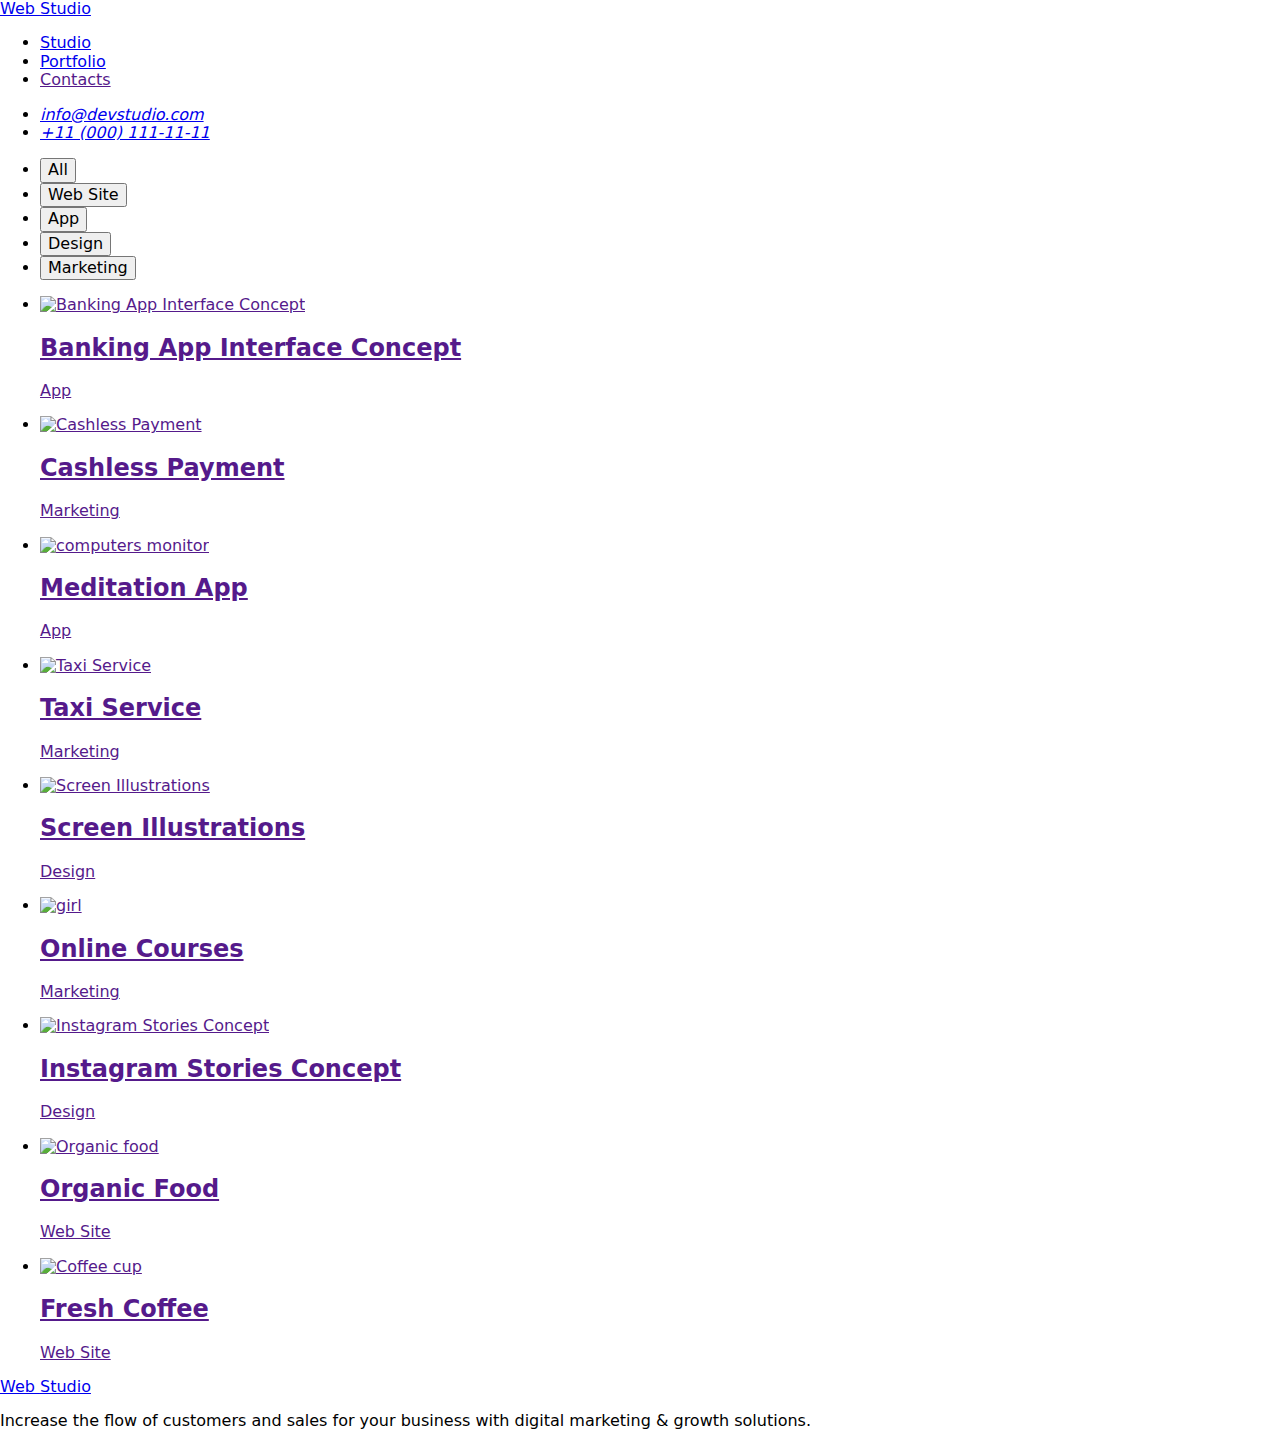
==== portfolio.html @ 44fcd219 "Added files from repository-3" ====
<!DOCTYPE html>
<html lang="en">
  <head>
    <meta charset="UTF-8" />
    <meta http-equiv="X-UA-Compatible" content="IE=edge" />
    <meta name="viewport" content="width=device-width, initial-scale=1.0" />
    <title>Portfolio</title>
    <link rel="preconnect" href="https://fonts.googleapis.com" />
    <link rel="preconnect" href="https://fonts.gstatic.com" crossorigin />
    <link
      href="https://fonts.googleapis.com/css2?family=Raleway:wght@800&family=Roboto:wght@400;500;700;900&display=swap"
      rel="stylesheet"
    />
    <link
      rel="stylesheet"
      href="https://cdn.jsdelivr.net/npm/modern-normalize@1.1.0/modern-normalize.min.css"
    />
    <link rel="stylesheet" href="./css/styles.css" />
  </head>
  <body>
    <header class="header">
      <div class="container header-container">
        <nav class="header-navigation">
          <a class="header-logo link" href="./index.html"
            >Web <span class="header-logo-studio">Studio</span></a
          >

          <ul class="header-list list">
            <li class="header-list-item">
              <a class="header-link link" href="./index.html">Studio</a>
            </li>
            <li class="header-list-item">
              <a class="header-link link" href="./portfolio.html">Portfolio</a>
            </li>
            <li class="header-list-item">
              <a class="header-link link" href="">Contacts</a>
            </li>
          </ul>
        </nav>
        <address class="header-address">
          <ul class="header-list list">
            <li class="header-list-item">
              <a
                class="header-address-link link"
                href="mailto:info@devstudio.com"
                >info@devstudio.com</a
              >
            </li>
            <li class="header-list-item">
              <a class="header-address-link link" href="tel:+110001111111"
                >+11 (000) 111-11-11</a
              >
            </li>
          </ul>
        </address>
      </div>
    </header>

    <main>
      <section class="navigation-buttons">
        <div class="container">
          <h1 hidden>1</h1>
          <ul class="navigation-buttons-list list">
            <li class="navigation-buttons-item">
              <button class="button" type="button">All</button>
            </li>
            <li class="navigation-buttons-item">
              <button class="button" type="button">Web Site</button>
            </li>
            <li class="navigation-buttons-item">
              <button class="button" type="button">App</button>
            </li>
            <li class="navigation-buttons-item">
              <button class="button" type="button">Design</button>
            </li>
            <li class="navigation-buttons-item">
              <button class="button" type="button">Marketing</button>
            </li>
          </ul>

          <ul class="navigation-list list">
            <li class="navigation-list-item">
              <a href="" class="navigation-link link"
                ><img
                  src="./images/portfolio-img1.jpg"
                  alt="Banking App Interface Concept"
                  width="360"
                />
                <div class="navigation-item">
                  <h2 class="navigation-header">
                    Banking App Interface Concept
                  </h2>
                  <p class="navigation-text">App</p>
                </div></a
              >
            </li>

            <li class="navigation-list-item">
              <a href="" class="navigation-link link"
                ><img
                  src="./images/portfolio-img2.jpg"
                  alt="Cashless Payment"
                  width="360"
                />
                <div class="navigation-item">
                  <h2 class="navigation-header">Cashless Payment</h2>
                  <p class="navigation-text">Marketing</p>
                </div></a
              >
            </li>
            <li class="navigation-list-item">
              <a href="" class="navigation-link link"
                ><img
                  src="./images/portfolio-img3.jpg"
                  alt="computers monitor"
                  width="360"
                />
                <div class="navigation-item">
                  <h2 class="navigation-header">Meditation App</h2>
                  <p class="navigation-text">App</p>
                </div></a
              >
            </li>
            <li class="navigation-list-item">
              <a href="" class="navigation-link link"
                ><img
                  src="./images/portfolio-img4.jpg"
                  alt="Taxi Service"
                  width="360"
                />
                <div class="navigation-item">
                  <h2 class="navigation-header">Taxi Service</h2>
                  <p class="navigation-text">Marketing</p>
                </div></a
              >
            </li>
            <li class="navigation-list-item">
              <a href="" class="navigation-link link"
                ><img
                  src="./images/portfolio-img5.jpg"
                  alt="Screen Illustrations"
                  width="360"
                />
                <div class="navigation-item">
                  <h2 class="navigation-header">Screen Illustrations</h2>
                  <p class="navigation-text">Design</p>
                </div></a
              >
            </li>
            <li class="navigation-list-item">
              <a href="" class="navigation-link link"
                ><img
                  src="./images/portfolio-img6.jpg"
                  alt="girl"
                  width="360"
                />
                <div class="navigation-item">
                  <h2 class="navigation-header">Online Courses</h2>
                  <p class="navigation-text">Marketing</p>
                </div></a
              >
            </li>
            <li class="navigation-list-item">
              <a href="" class="navigation-link link"
                ><img
                  src="./images/portfolio-img7.jpg"
                  alt="Instagram Stories Concept"
                  width="360"
                />
                <div class="navigation-item">
                  <h2 class="navigation-header">Instagram Stories Concept</h2>
                  <p class="navigation-text">Design</p>
                </div></a
              >
            </li>
            <li class="navigation-list-item">
              <a href="" class="navigation-link link"
                ><img
                  src="./images/portfolio-img8.jpg"
                  alt="Organic food"
                  width="360"
                />
                <div class="navigation-item">
                  <h2 class="navigation-header">Organic Food</h2>
                  <p class="navigation-text">Web Site</p>
                </div></a
              >
            </li>
            <li class="navigation-list-item">
              <a href="" class="navigation-link link"
                ><img
                  src="./images/portfolio-img9.jpg"
                  alt="Coffee cup"
                  width="360"
                />
                <div class="navigation-item">
                  <h2 class="navigation-header">Fresh Coffee</h2>
                  <p class="navigation-text">Web Site</p>
                </div></a
              >
            </li>
          </ul>
        </div>
      </section>
    </main>

    <footer class="footer">
      <div class="container">
        <a class="footer-logo link" href="./index.html"
          >Web <span class="footer-logo-studio">Studio</span></a
        >
        <p class="footer-text">
          Increase the flow of customers and sales for your business with
          digital marketing & growth solutions.
        </p>
      </div>
    </footer>
  </body>
</html>
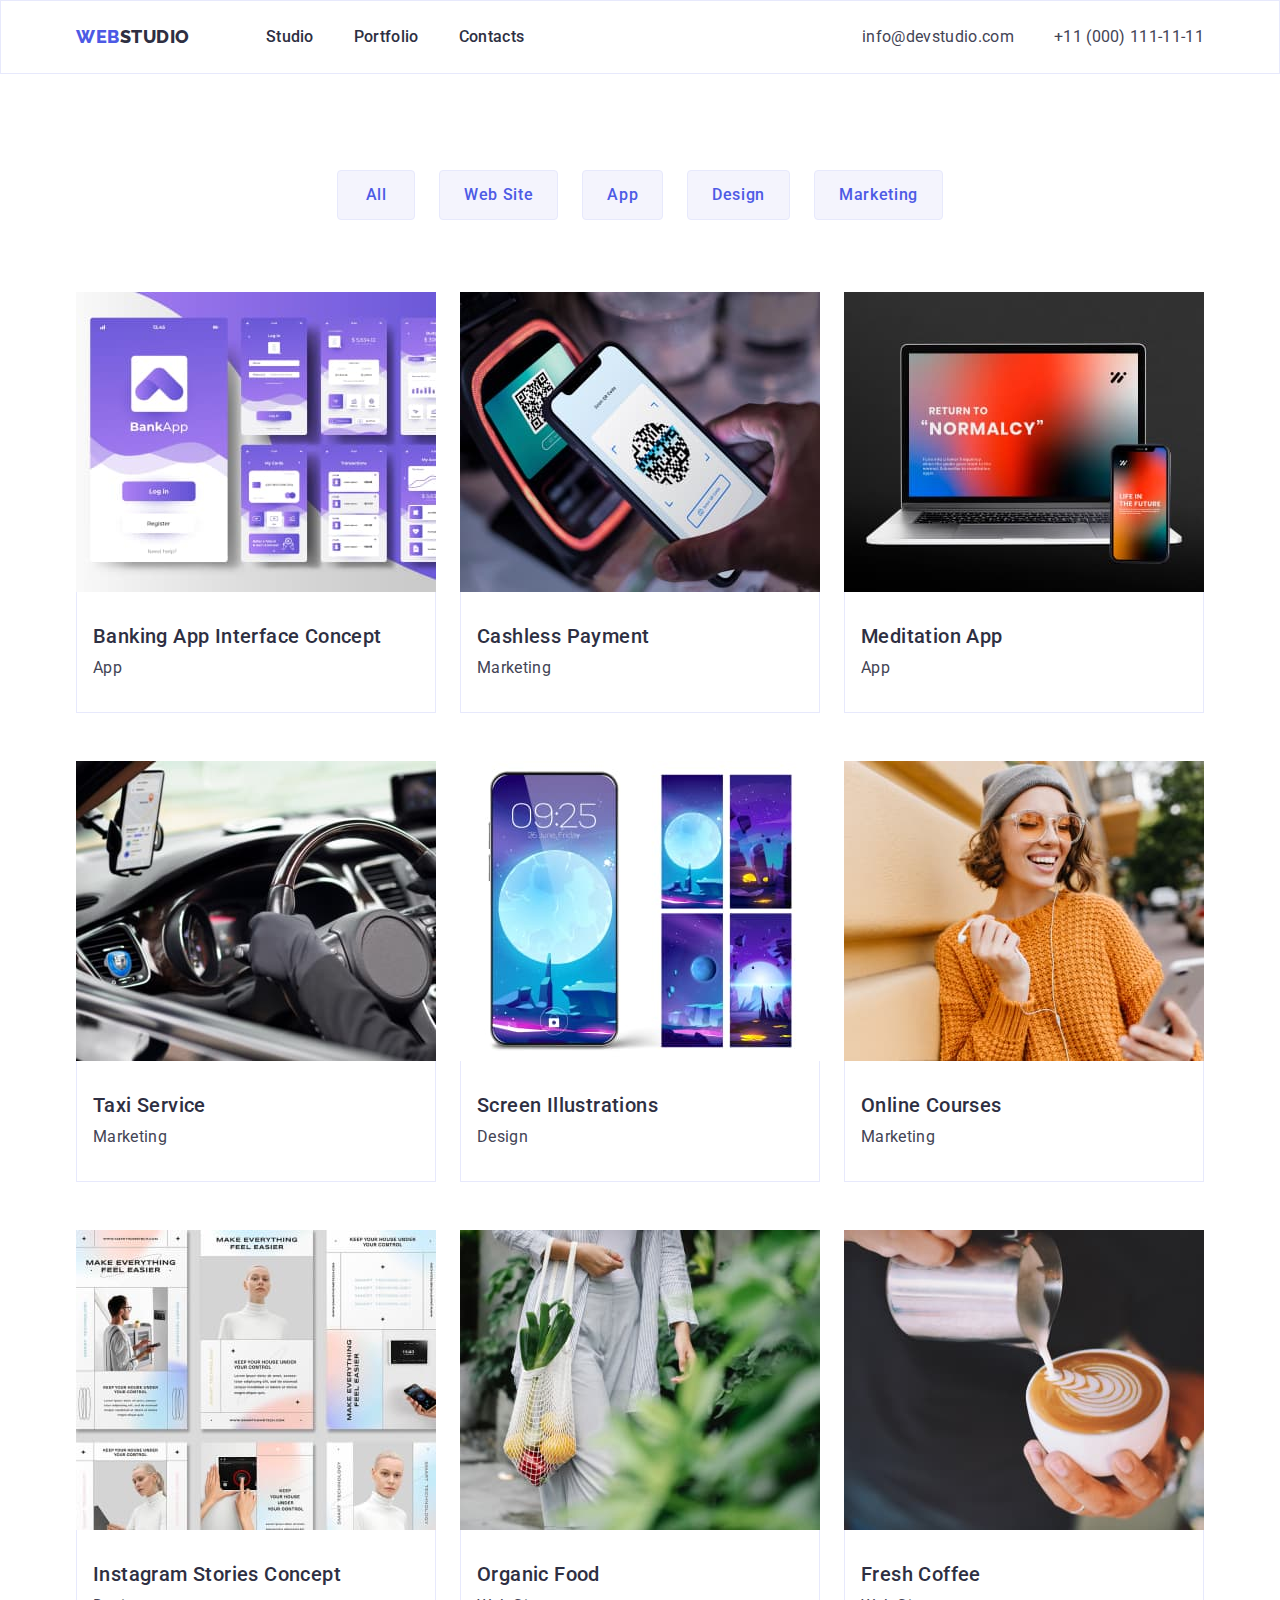
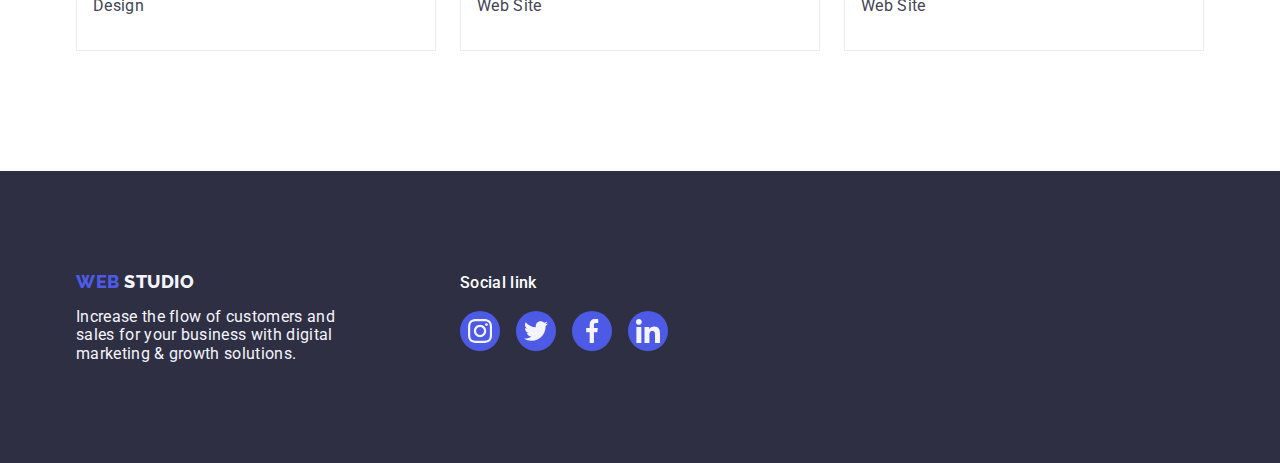
==== commit 0307dd26: "svg-footer-portfolio" ====
--- a/portfolio.html
+++ b/portfolio.html
@@ -205,14 +205,61 @@
     </main>
 
     <footer class="footer">
-      <div class="container">
-        <a class="footer-logo link" href="./index.html"
-          >Web <span class="footer-logo-studio">Studio</span></a
-        >
-        <p class="footer-text">
-          Increase the flow of customers and sales for your business with
-          digital marketing & growth solutions.
-        </p>
+      <div class="container footer-container">
+        <div>
+          <a class="footer-logo link" href="./index.html"
+            >Web <span class="footer-logo-studio">Studio</span></a
+          >
+          <p class="footer-text">
+            Increase the flow of customers and sales for your business with
+            digital marketing & growth solutions.
+          </p>
+        </div>
+        <div class="footer-social-link">
+          <h3 class="footer-title">Social link</h3>
+          <ul class="footer-link-list list">
+            <li class="footer-list-item">
+              <a
+                class="footer-link-item link"
+                href=""
+                target="_blank"
+                rel="noopener noreferrer"
+                ><svg class="footer-link-icon" width="24px" height="24px">
+                  <use href="./images/icons.svg#icon-instagram-2"></use></svg
+              ></a>
+            </li>
+            <li class="footer-list-item">
+              <a
+                class="footer-link-item link"
+                href=""
+                target="_blank"
+                rel="noopener noreferrer"
+                ><svg class="footer-link-icon" width="24px" height="24px">
+                  <use href="./images/icons.svg#icon-twitter-1"></use></svg
+              ></a>
+            </li>
+            <li class="footer-list-item">
+              <a
+                class="footer-link-item link"
+                href=""
+                target="_blank"
+                rel="noopener noreferrer"
+                ><svg class="footer-link-icon" width="24px" height="24px">
+                  <use href="./images/icons.svg#icon-facebook-1"></use></svg
+              ></a>
+            </li>
+            <li class="footer-list-item">
+              <a
+                class="footer-link-item link"
+                href=""
+                target="_blank"
+                rel="noopener noreferrer"
+                ><svg class="footer-link-icon" width="24px" height="24px">
+                  <use href="./images/icons.svg#icon-linkedin-1"></use></svg
+              ></a>
+            </li>
+          </ul>
+        </div>
       </div>
     </footer>
   </body>
--- a/css/styles.css
+++ b/css/styles.css
@@ -0,0 +1,510 @@
+:root     
+body{
+    font-family:'Roboto', sans-serif;
+    background-color: #FFFFFF;
+    color: #434455;
+}
+
+p,
+h1,
+h2,
+h3,
+h4{
+    margin: 0;
+}
+
+ul{
+    margin: 0;
+    padding: 0;
+}
+
+img{
+    display: block;
+}
+
+.list{
+    list-style: none;
+}
+.link{
+    text-decoration: none;
+}
+
+.container{
+    width: 1158px;
+    padding-left: 15px;
+    padding-right: 15px;
+    margin: 0 auto;
+}
+/* ----------HEADER-------- */
+.header{
+    padding-top: 24px;
+    padding-bottom: 24px;
+    border: 1px solid #E7E9FC;
+}
+
+.header-container{
+    display: flex;
+}
+
+.header-navigation{
+    display: flex;
+    align-items: center;
+    
+}
+
+.header-list{
+    display: flex;
+    gap: 40px;
+    align-items: center;
+
+}
+
+
+
+.header-logo{
+    
+    font-family: 'Raleway', sans-serif;
+    font-style: normal;
+    font-weight: 800;
+    font-size: 18px;
+    line-height: 1.17;
+    display: flex;
+    align-items: center;
+    letter-spacing: 0.03em;
+    text-transform: uppercase;
+    color:#4d5ae5;
+    margin-right: 76px;
+    
+}
+
+.header-logo-studio {
+
+    font-family: 'Raleway', sans-serif;
+    font-style: normal;
+    font-weight: 800;
+    font-size: 18px;
+    line-height: 1.17;
+    letter-spacing: 0.03em;
+    text-transform: uppercase;
+    color: #2E2F42;
+    
+}
+
+.header-link{
+    font-style: normal;
+    font-weight: 500;
+    font-size: 16px;
+    line-height: 1.5;
+    letter-spacing: 0.02em;
+    color: #2E2F42;
+    padding: 24px 0;
+    
+}
+.header-link:hover, .header-link:focus {
+    color: #404BBF;
+}
+.header-address{
+    font-style: normal;
+    margin-left: auto;
+}
+.header-address-link{
+    font-style: normal;
+    font-size: 16px;
+    line-height: 1.5;
+    letter-spacing: 0.02em;
+    color: #434455;
+}
+.header-address-link:hover, .header-address-link:focus{
+    color: #404BBF;
+}
+
+.header-address-tel:hover, .header-address-tel:focus {
+    color: #404BBF;
+}
+
+
+/* -----------HERO-------------- */
+.hero{
+    max-width: 1440px;
+    margin: 0 auto;
+    background: #2E2F42;
+    padding-top: 188px;
+    padding-bottom: 188px;
+    background-image: linear-gradient(rgba(46, 47, 66, 0.7), rgba(46, 47, 66, 0.7)), url(../images/hero-bg.jpg);
+    background-repeat: no-repeat;
+    background-position: center;
+    background-size: cover;
+
+}
+
+.hero-container{
+    display: flex;
+    flex-direction: column;
+    gap: 48px;
+    
+}
+
+.hero-heading{
+    font-weight: 700;
+    font-size: 56px;
+    line-height:1.07;    
+    letter-spacing: 0.02em;
+    color: #FFFFFF;
+    text-align: center;
+    max-width: 496px;
+    margin: 0 auto;
+
+}
+
+.hero-button{
+    font-family: 'Roboto',sans-serif;
+    background: #4D5AE5;
+    font-style: normal;
+    font-weight: 500;
+    font-size: 16px;
+    line-height: 1.5;
+    letter-spacing: 0.04em;
+    color: #FFFFFF;
+    cursor: pointer;
+    margin: 0 auto;
+    min-width: 169px;
+    height: 56px;
+    border: none; 
+    border-radius: 4px;
+    
+}
+.hero-button:hover, .hero-button:focus{
+    background-color: #404BBF
+}
+
+/* -----------Section-first----------- */
+.section-first{
+    padding: 120px 0;
+}
+.section-first-title{
+    visibility: hidden;
+}
+
+.visually-hidden {
+    position: absolute;
+    width: 1px;
+    height: 1px;
+    margin: -1px;
+    border: 0;
+    padding: 0;
+
+    white-space: nowrap;
+    clip-path: inset(100%);
+    clip: rect(0 0 0 0);
+    overflow: hidden;
+}
+
+.section-first-list{
+    display: flex;
+    gap: 24px;
+}
+
+.section-first-item::before{
+    content: '';
+    display: block;
+    height: 112px;
+    margin-bottom: 8px;
+    padding: 24px 100px;
+    
+    background-repeat: no-repeat;
+    background-position: center;
+    background-color: #F4F4FD;
+    
+}
+
+.icon-antenna::before{
+background-image: url(../images/icon-antenna\ 1.svg);
+}
+.icon-clock::before{
+    background-image: url(../images/icon-clock\ 1.svg);
+}
+.icon-diagram::before{
+    background-image: url(../images/icon-diagram\ 1.svg);
+}
+.icon-astronaut::before{
+    background-image: url(../images/icon-astronaut\ 1.svg);
+}
+
+.section-first-heading{
+    font-weight: 500;
+    font-size: 20px;
+    line-height: 1.2;
+    letter-spacing: 0.02em;
+    color: #2E2F42;
+    margin-bottom: 8px;
+}
+
+.section-first-text{
+    font-size: 16px;
+    line-height: 1.5;
+    letter-spacing: 0.02em;
+    color: #434455;
+    width: 264px;
+}
+
+/* ---------Section-second-------- */
+.section-second{
+    padding-bottom: 120px;
+}
+.section-second-heading{
+    text-align: center;
+    text-transform: capitalize;
+    font-weight: 700;
+    font-size: 36px;
+    line-height: 1.11;
+    letter-spacing: 0.02em;
+    color: #2E2F42;
+    margin-bottom: 72px;
+}
+
+.section-second-list{
+    display: flex;
+    justify-content: space-between;
+    gap: 24px;
+}
+
+
+/* ----------OUR-TEAM-------- */
+.our-team{
+    background-color: #F4F4FD;
+    padding-top: 120px;
+    padding-bottom: 120px;
+}
+.our-team-heading{
+    text-align: center;
+    text-transform: capitalize;
+    font-weight: 700;
+    font-size: 36px;
+    line-height: 1.11;
+    letter-spacing: 0.02em;
+    color: #2E2F42;
+    margin-bottom: 72px;
+}
+.our-team-list{
+    
+    display: flex;
+    justify-content: space-between;
+    gap: 24px;
+
+}
+.our-team-item{
+    background-color: #FFFFFF;
+    border-radius: 0px 0px 4px 4px;
+    box-shadow: 0px 1px 6px rgba(46, 47, 66, 0.08), 0px 1px 1px rgba(46, 47, 66, 0.16), 0px 2px 1px rgba(46, 47, 66, 0.08);
+}
+
+.our-team-card{
+    padding: 32px 16px 32px 16px;
+}
+.our-team-name{
+    font-weight: 500;
+    font-size: 20px;
+    line-height: 1.2;
+    letter-spacing: 0.02em;
+    color: #2E2F42;
+    text-align: center;
+    margin-bottom: 8px;
+}
+.our-team-profesion{
+    font-size: 16px;
+    line-height: 1.5;
+    letter-spacing: 0.02em;
+    color: #434455;
+    text-align: center;
+    margin-bottom: 8px;
+}
+
+.our-list-icon{
+    display: flex;
+    justify-content: center;
+    gap: 24px;
+}
+
+.our-icon-item{
+    width: 40px;
+    height: 40px;
+    
+}
+
+.our-icon-link{
+    display: flex;
+    align-items: center;
+    justify-content: center;
+        width: 100%;
+        height: 100%;
+        background-color: #4D5AE5;
+        border-radius: 50%;
+}
+
+.our-link-item{
+width: 16px;
+height: 16px;
+}
+
+/* ----------CUSTOMERS------------ */
+.customers{
+    background-color: #fff;
+    padding-top: 120px;
+    padding-bottom: 120px;
+
+}
+.customers-title{
+    font-family: 'Roboto';
+        font-style: normal;
+        font-weight: 700;
+        font-size: 36px;
+        line-height: 40px;
+        text-align: center;
+        letter-spacing: 0.02em;
+        text-transform: capitalize;
+        color: #2E2F42;
+}
+
+/* ----------FOOTER----------- */
+.footer{
+    background-color: #2e2f42;
+    padding-top: 100px;
+    padding-bottom: 100px;
+}
+.footer-container{
+    display: flex;
+    gap: 120px;
+}
+.footer-logo{
+    font-family: 'Raleway', sans-serif;
+    font-style: normal;
+    font-weight: 800;
+    font-size: 18px;
+    line-height: 1.17;
+    display: flex;
+    align-items: center;
+    letter-spacing: 0.03em;
+    text-transform: uppercase;
+    color: #4d5ae5;
+    display: inline-block;
+    margin-bottom: 16px;
+}
+.footer-logo-studio{
+    font-family: 'Raleway', sans-serif;
+    font-style: normal;
+    font-weight: 800;
+    font-size: 18px;
+    line-height: 1.17;
+    letter-spacing: 0.03em;
+    text-transform:uppercase;
+    color: #f4f4fd;
+}
+.footer-text{
+    background: #2E2F42;
+    font-size: 16px;
+    line-height: 1.5x;
+    letter-spacing: 0.02em;
+    color: #F4F4FD;
+    width: 264px;
+}
+.footer-title{
+    font-family: 'Roboto';
+        font-style: normal;
+        font-weight: 500;
+        font-size: 16px;
+        line-height: 24px;
+        letter-spacing: 0.02em;
+        color: #FFFFFF;
+        margin-bottom: 16px;
+}
+.footer-link-list{
+    display: flex;
+    justify-content: center;
+    gap: 16px;
+}
+.footer-list-item{
+    width: 40px;
+    height: 40px;
+}
+.footer-link-item{
+    display:flex;
+    align-items: center;
+    justify-content: center;
+    width: 100%;
+    height: 100%;
+    background-color: #4D5AE5;
+    border-radius: 50%;
+}
+
+/*---------- css portfolio------------- */
+.navigation-buttons{
+    padding-top: 96px;
+    padding-bottom: 120px;
+}
+.navigation-buttons-list{
+    margin-bottom: 72px;
+    display: flex;
+    justify-content: center;
+    gap: 24px;
+}
+.button{
+    font-family:'Roboto',sans-serif;
+    background: #F4F4FD;
+    font-style: normal;
+    font-weight: 500;
+    font-size: 16px;
+    line-height: 1.5;
+    letter-spacing: 0.04em;
+    color: #4D5AE5;
+    cursor: pointer;
+    border: 1px solid #E7E9FC;
+    border-radius: 4px;
+    min-width: 78px; 
+    padding: 12px 24px 12px 24px;
+}
+.button:hover, .button:focus {
+    background: #404BBF;
+    color: #FFFFFF;
+    border: 1px solid transparent;
+    box-shadow: 0px 3px 1px rgba(0, 0, 0, 0.1), 0px 2px 1px rgba(0, 0, 0, 0.08), 0px 2px 2px rgba(0, 0, 0, 0.12);
+
+}
+
+.navigation-list{
+    display: flex;
+    flex-wrap: wrap;
+    column-gap: 24px;
+    row-gap: 48px;
+    align-items: flex-start;
+    flex-basis: calc(100%-48px)/3;
+    
+}
+
+.navigation-list-item:hover{
+    box-shadow: 0px 1px 6px rgba(46, 47, 66, 0.08),
+        0px 1px 1px rgba(46, 47, 66, 0.16),
+        0px 2px 1px rgba(46, 47, 66, 0.08);
+}
+
+.navigation-item{
+    border: 1px solid #E7E9FC;
+    padding: 32px 16px;
+    border-top: none;
+}
+.navigation-header{
+    font-weight: 500;
+    font-size: 20px;
+    line-height: 1.2;
+    letter-spacing: 0.02em;
+    color: #2E2F42;
+    margin-bottom: 8px;
+    
+    
+}
+.navigation-text{
+    font-size: 16px;
+    line-height: 1.5;
+    letter-spacing: 0.02em;
+    color: #434455;
+    
+}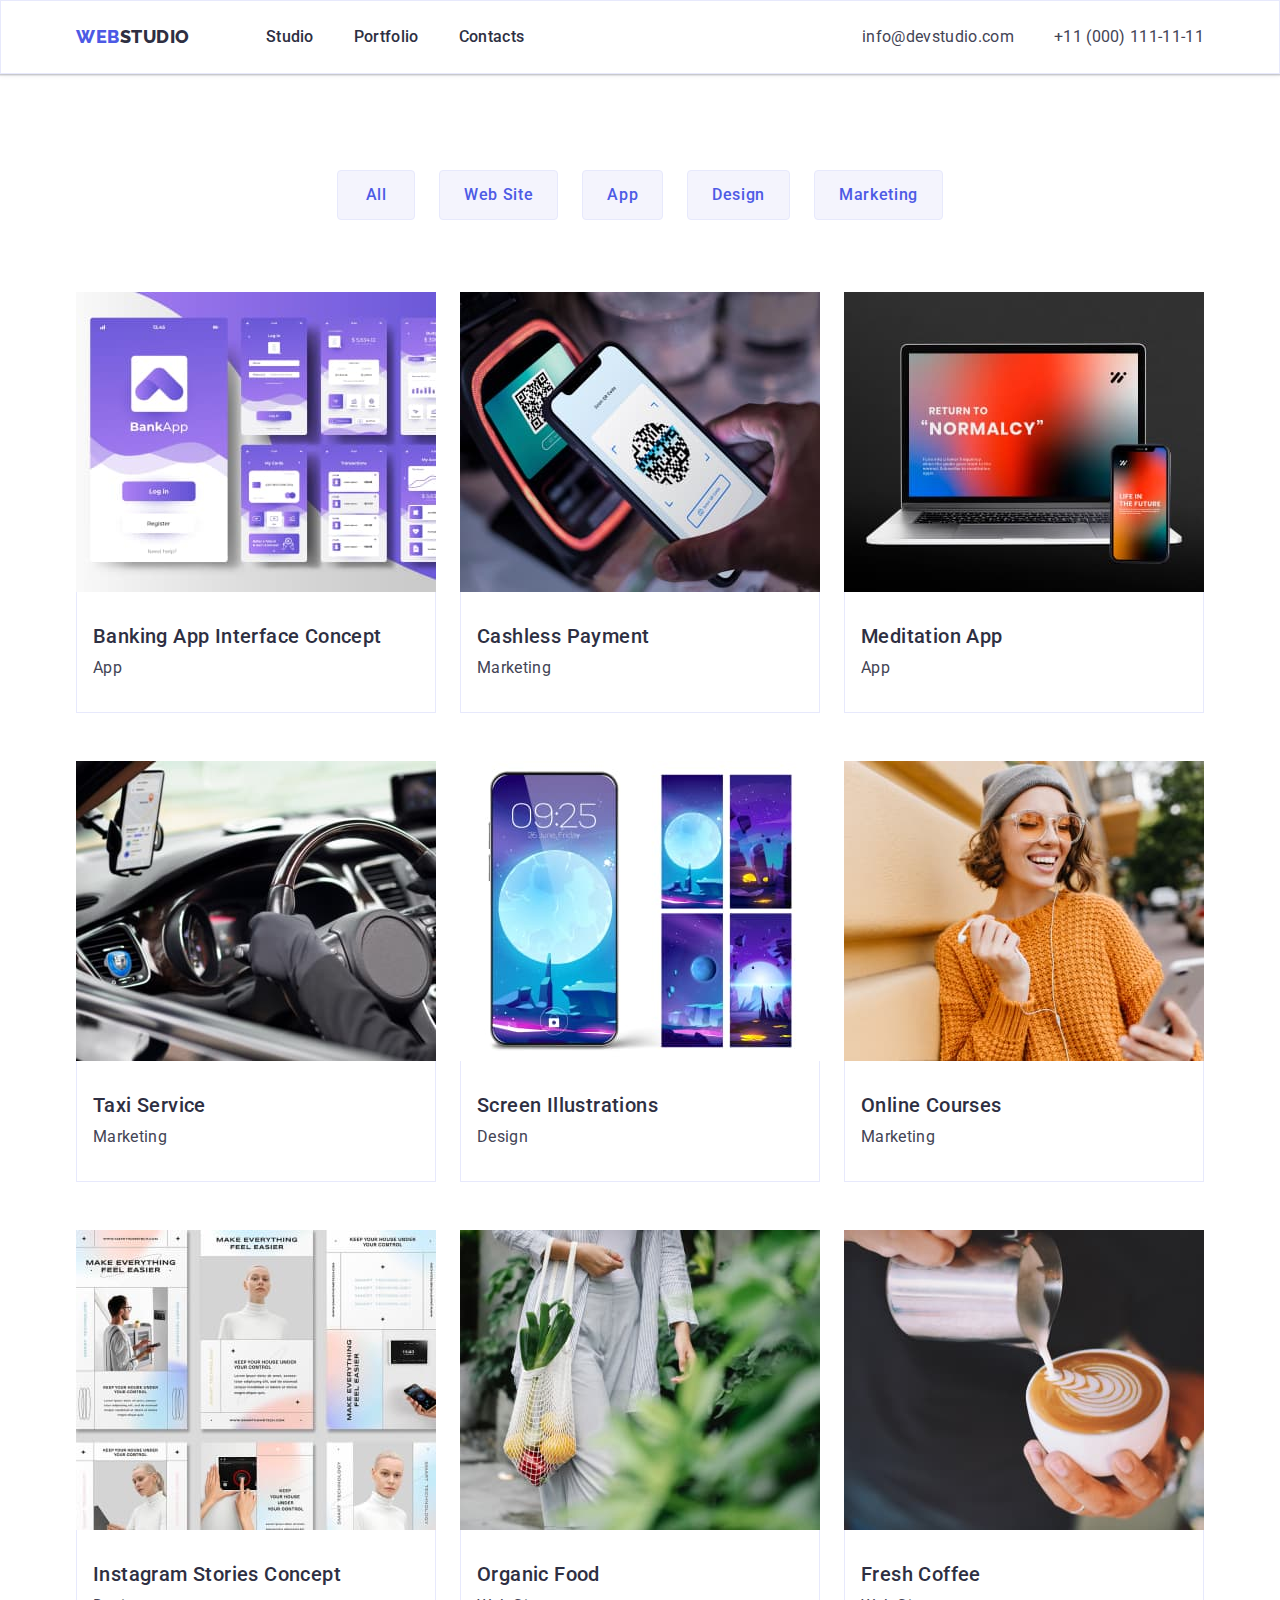
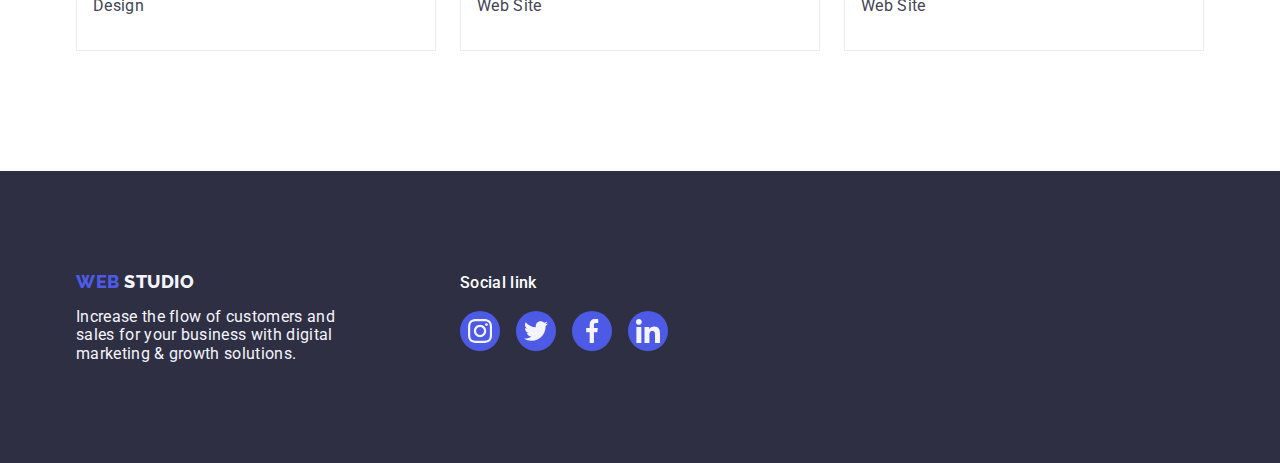
==== commit 8a50e25c: "hw" ====
--- a/portfolio.html
+++ b/portfolio.html
@@ -206,7 +206,7 @@
 
     <footer class="footer">
       <div class="container footer-container">
-        <div>
+        <div class="footer-logo-paragraf">
           <a class="footer-logo link" href="./index.html"
             >Web <span class="footer-logo-studio">Studio</span></a
           >
@@ -216,7 +216,7 @@
           </p>
         </div>
         <div class="footer-social-link">
-          <h3 class="footer-title">Social link</h3>
+          <p class="footer-title">Social link</p>
           <ul class="footer-link-list list">
             <li class="footer-list-item">
               <a
--- a/css/styles.css
+++ b/css/styles.css
@@ -40,6 +40,9 @@
     padding-top: 24px;
     padding-bottom: 24px;
     border: 1px solid #E7E9FC;
+    box-shadow: 0px 2px 1px rgba(46, 47, 66, 0.08),
+        0px 1px 1px rgba(46, 47, 66, 0.16),
+        0px 1px 6px rgba(46, 47, 66, 0.08);
 }
 
 .header-container{
@@ -340,10 +343,11 @@
         background-color: #4D5AE5;
         border-radius: 50%;
 }
-
+.our-icon-link:hover, .our-icon-link:focus{
+    background-color: #404bbf;
+}
 .our-link-item{
-width: 16px;
-height: 16px;
+fill: #f4f4fd;
 }
 
 /* ----------CUSTOMERS------------ */
@@ -352,19 +356,59 @@
     padding-top: 120px;
     padding-bottom: 120px;
 
+
 }
 .customers-title{
     font-family: 'Roboto';
         font-style: normal;
         font-weight: 700;
         font-size: 36px;
-        line-height: 40px;
+        line-height: 1.11;
         text-align: center;
         letter-spacing: 0.02em;
         text-transform: capitalize;
         color: #2E2F42;
-}
-
+        margin-bottom: 72px;
+}
+.customers-list{
+    display: flex;
+    gap: 24px;
+}
+.customers-list-item{
+    /* box-sizing: border-box;
+    border: 1px solid #8E8F99;
+    border-radius: 4px; */
+    width: 168px;
+    height: 88px;
+    /* padding: 16px 32px 16px 32px; */
+    display: flex;
+}
+.customers-list-link{
+display: flex;
+    align-items: center;
+    justify-content: center;
+    width: 100%;
+    height: 100%;
+    border: 1px solid #8e8f99;
+    border-radius: 4px;
+   
+}
+.customers-link{
+   
+    align-items: center;
+    justify-content: center;
+    fill: currentColor;
+    fill: #8e8f99;
+    
+}
+.customers-list-link:hover{
+    border-color: #404bbf;
+    
+}
+
+.customers-list-link:hover .customers-link{
+    fill: #404bbf;
+}
 /* ----------FOOTER----------- */
 .footer{
     background-color: #2e2f42;
@@ -373,7 +417,11 @@
 }
 .footer-container{
     display: flex;
-    gap: 120px;
+    align-items: baseline;
+    
+}
+.footer-logo-paragraf{
+    margin-right: 120px;
 }
 .footer-logo{
     font-family: 'Raleway', sans-serif;
@@ -408,11 +456,11 @@
     width: 264px;
 }
 .footer-title{
-    font-family: 'Roboto';
-        font-style: normal;
+    /* font-family: 'Roboto';
+        font-style: normal; */
         font-weight: 500;
         font-size: 16px;
-        line-height: 24px;
+        line-height: 1.5;
         letter-spacing: 0.02em;
         color: #FFFFFF;
         margin-bottom: 16px;
@@ -435,7 +483,12 @@
     background-color: #4D5AE5;
     border-radius: 50%;
 }
-
+.footer-link-item:hover, .footer-link-item:focus{
+    background-color: #31d0aa;
+}
+.footer-link-icon{
+    fill: #f4f4fd;
+}
 /*---------- css portfolio------------- */
 .navigation-buttons{
     padding-top: 96px;
@@ -479,8 +532,11 @@
     flex-basis: calc(100%-48px)/3;
     
 }
-
-.navigation-list-item:hover{
+.navigation-link{
+    display: block;
+}
+
+.navigation-link:hover, .navigation-link:focus{
     box-shadow: 0px 1px 6px rgba(46, 47, 66, 0.08),
         0px 1px 1px rgba(46, 47, 66, 0.16),
         0px 2px 1px rgba(46, 47, 66, 0.08);
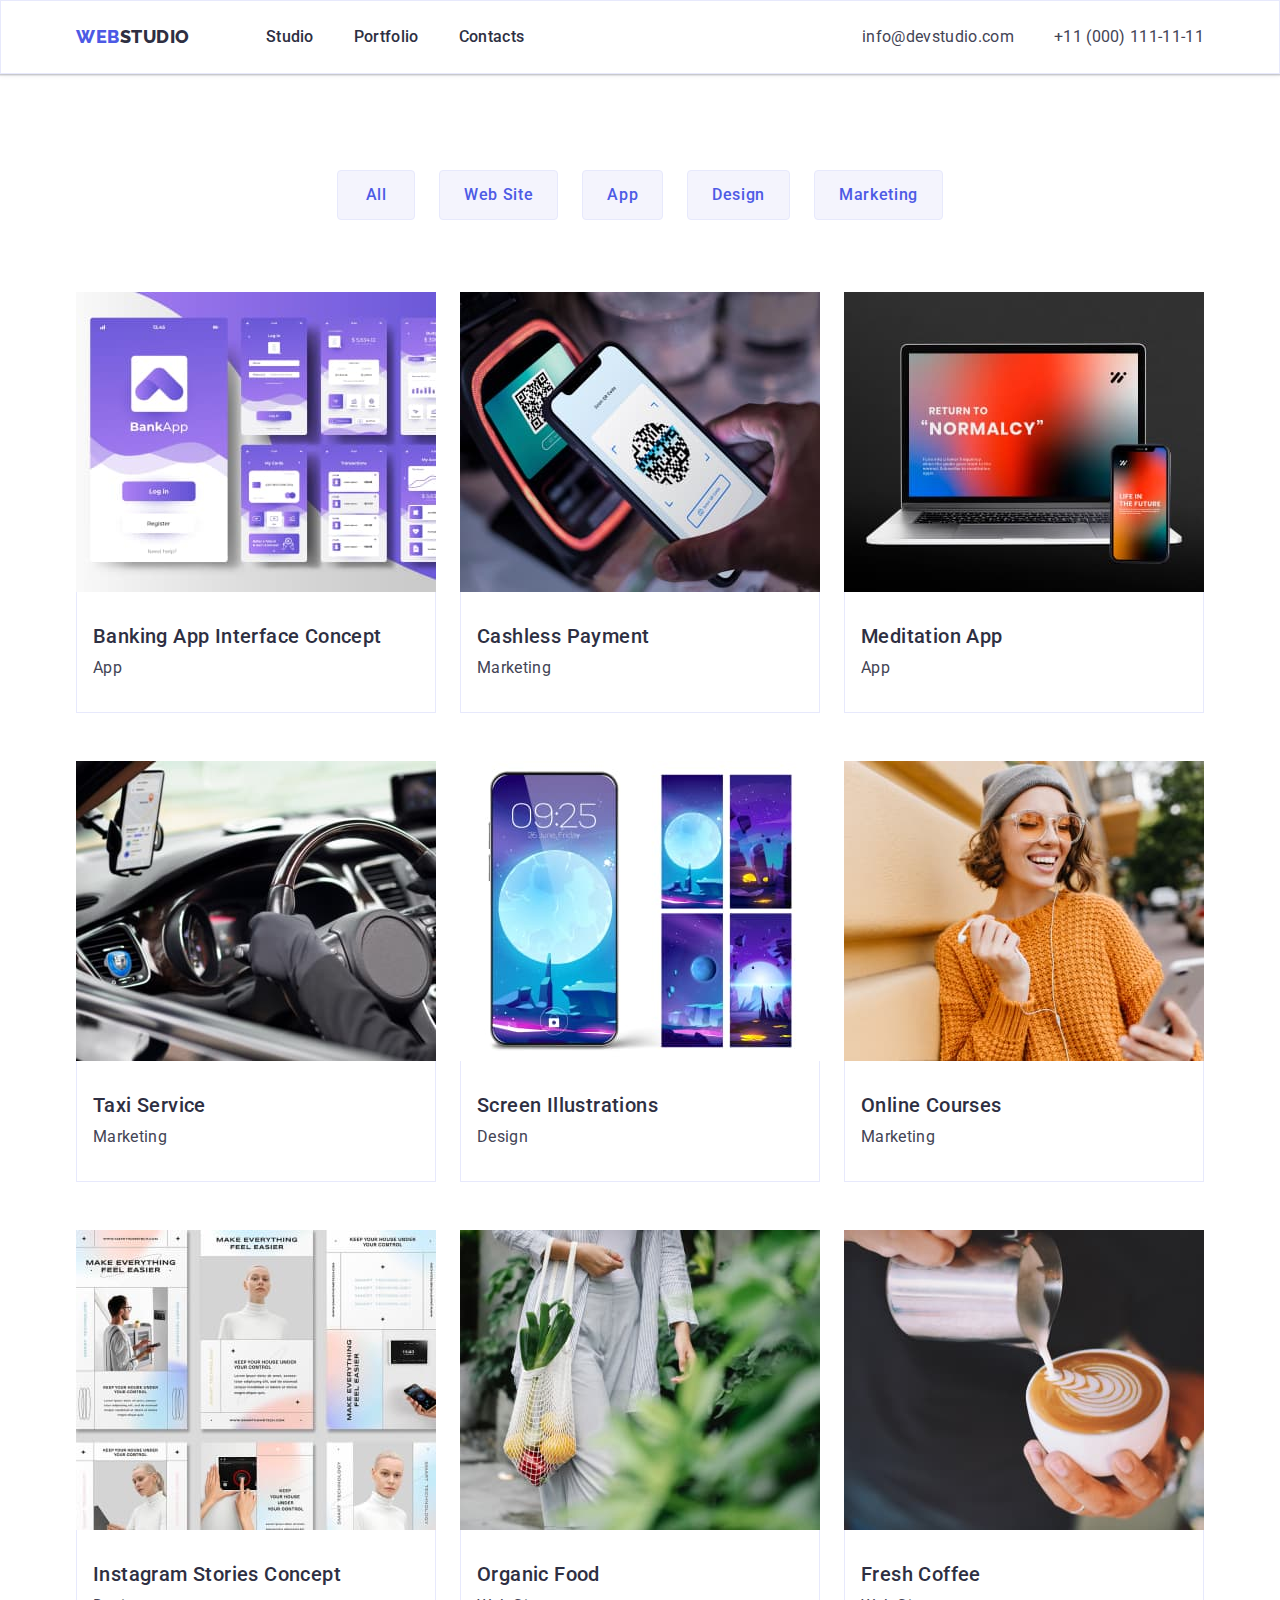
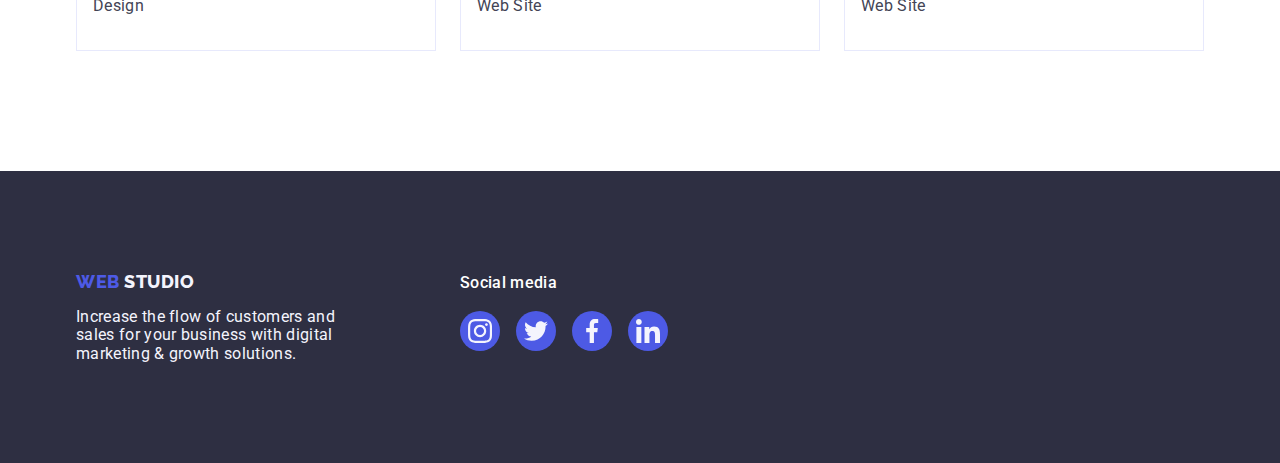
==== commit a5cc404c: "2" ====
--- a/portfolio.html
+++ b/portfolio.html
@@ -216,7 +216,7 @@
           </p>
         </div>
         <div class="footer-social-link">
-          <p class="footer-title">Social link</p>
+          <p class="footer-title">Social media</p>
           <ul class="footer-link-list list">
             <li class="footer-list-item">
               <a
--- a/css/styles.css
+++ b/css/styles.css
@@ -207,30 +207,14 @@
     gap: 24px;
 }
 
-.section-first-item::before{
-    content: '';
-    display: block;
+.section-first-icon{
+    display: flex;
+    align-items: center;
+    justify-content: center;
     height: 112px;
+    background-color: #f4f4fd;
+    border-radius: 4px;
     margin-bottom: 8px;
-    padding: 24px 100px;
-    
-    background-repeat: no-repeat;
-    background-position: center;
-    background-color: #F4F4FD;
-    
-}
-
-.icon-antenna::before{
-background-image: url(../images/icon-antenna\ 1.svg);
-}
-.icon-clock::before{
-    background-image: url(../images/icon-clock\ 1.svg);
-}
-.icon-diagram::before{
-    background-image: url(../images/icon-diagram\ 1.svg);
-}
-.icon-astronaut::before{
-    background-image: url(../images/icon-astronaut\ 1.svg);
 }
 
 .section-first-heading{
@@ -375,13 +359,12 @@
     gap: 24px;
 }
 .customers-list-item{
-    /* box-sizing: border-box;
-    border: 1px solid #8E8F99;
-    border-radius: 4px; */
+   
     width: 168px;
     height: 88px;
-    /* padding: 16px 32px 16px 32px; */
-    display: flex;
+  
+    display: flex;
+    fill: #8e8f99;
 }
 .customers-list-link{
 display: flex;
@@ -391,6 +374,8 @@
     height: 100%;
     border: 1px solid #8e8f99;
     border-radius: 4px;
+    /* fill: #8e8f99; */
+    color: #8e8f99;
    
 }
 .customers-link{
@@ -398,7 +383,7 @@
     align-items: center;
     justify-content: center;
     fill: currentColor;
-    fill: #8e8f99;
+    color: #8e8f99;
     
 }
 .customers-list-link:hover{
@@ -407,7 +392,15 @@
 }
 
 .customers-list-link:hover .customers-link{
-    fill: #404bbf;
+    color: #404bbf;
+}
+.customers-list-link:focus {
+    border-color: #404bbf;
+
+}
+
+.customers-list-link:focus .customers-link {
+    color: #404bbf;
 }
 /* ----------FOOTER----------- */
 .footer{
